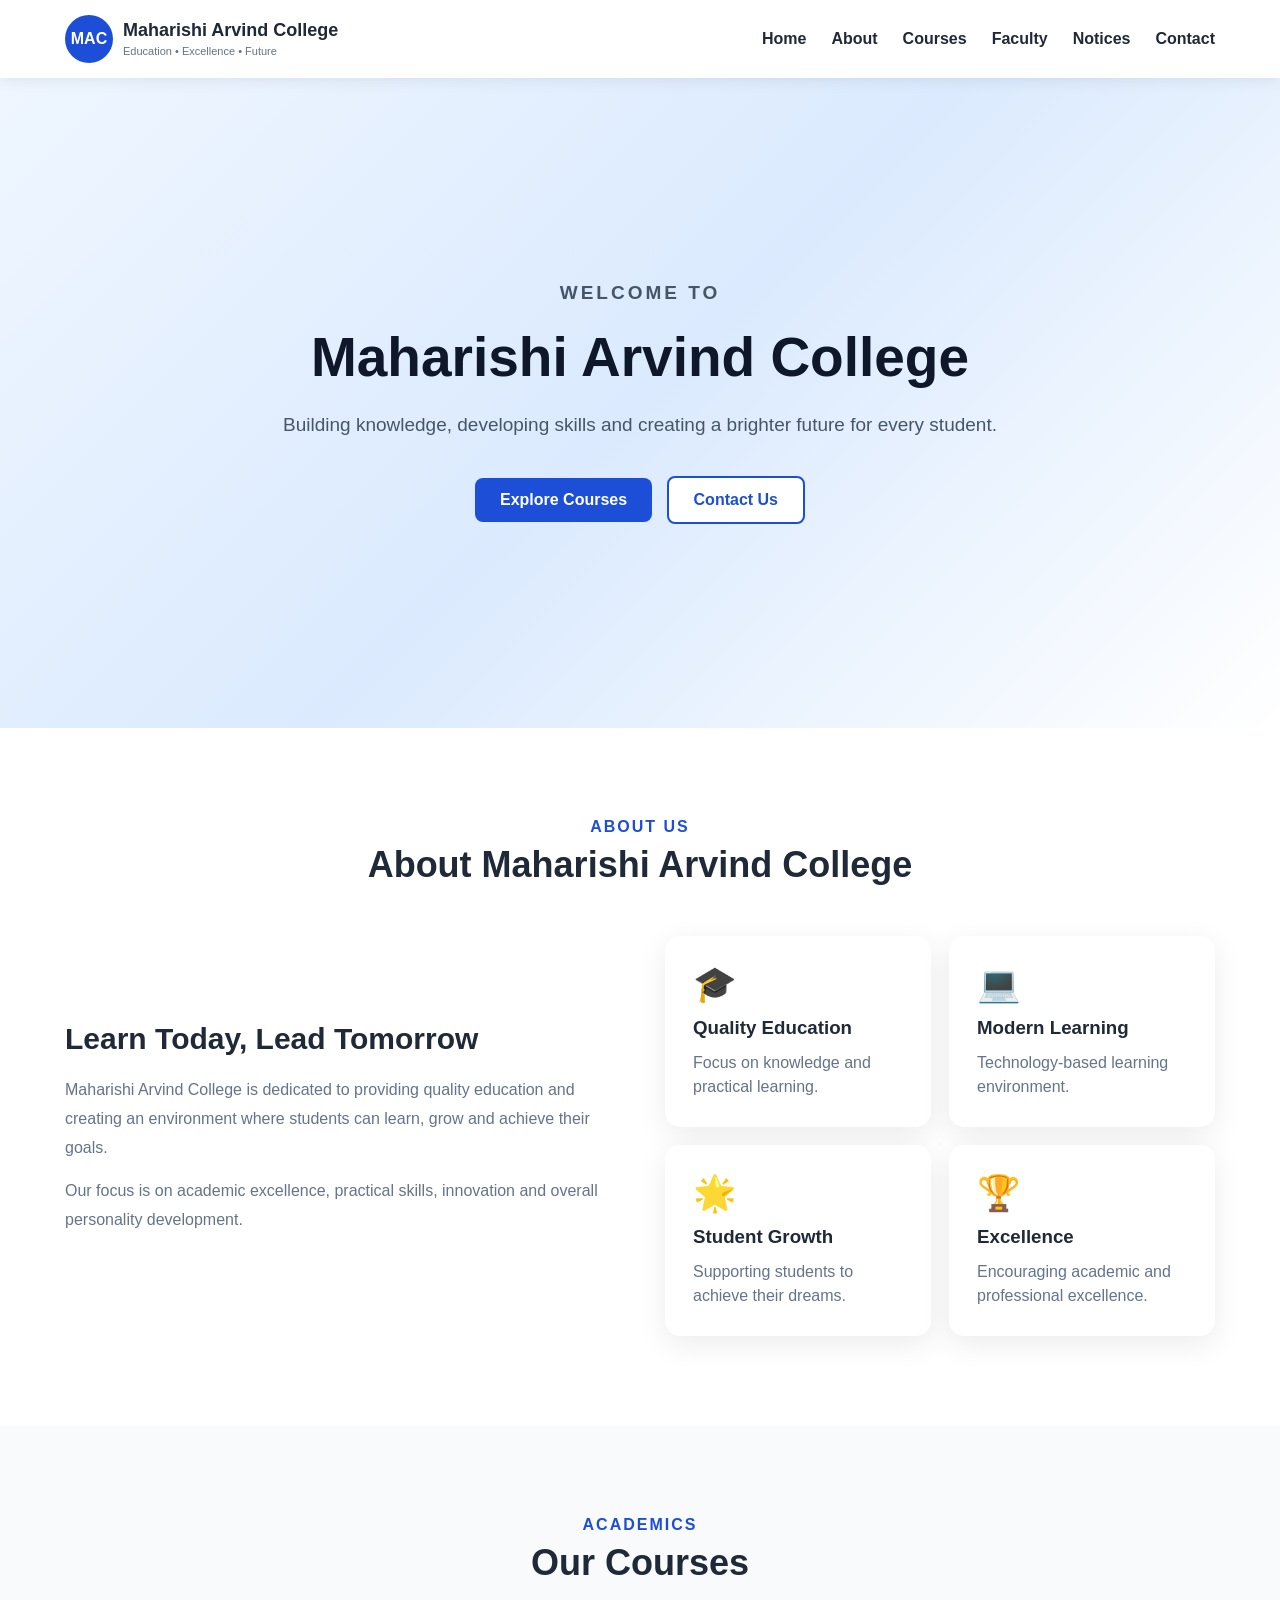
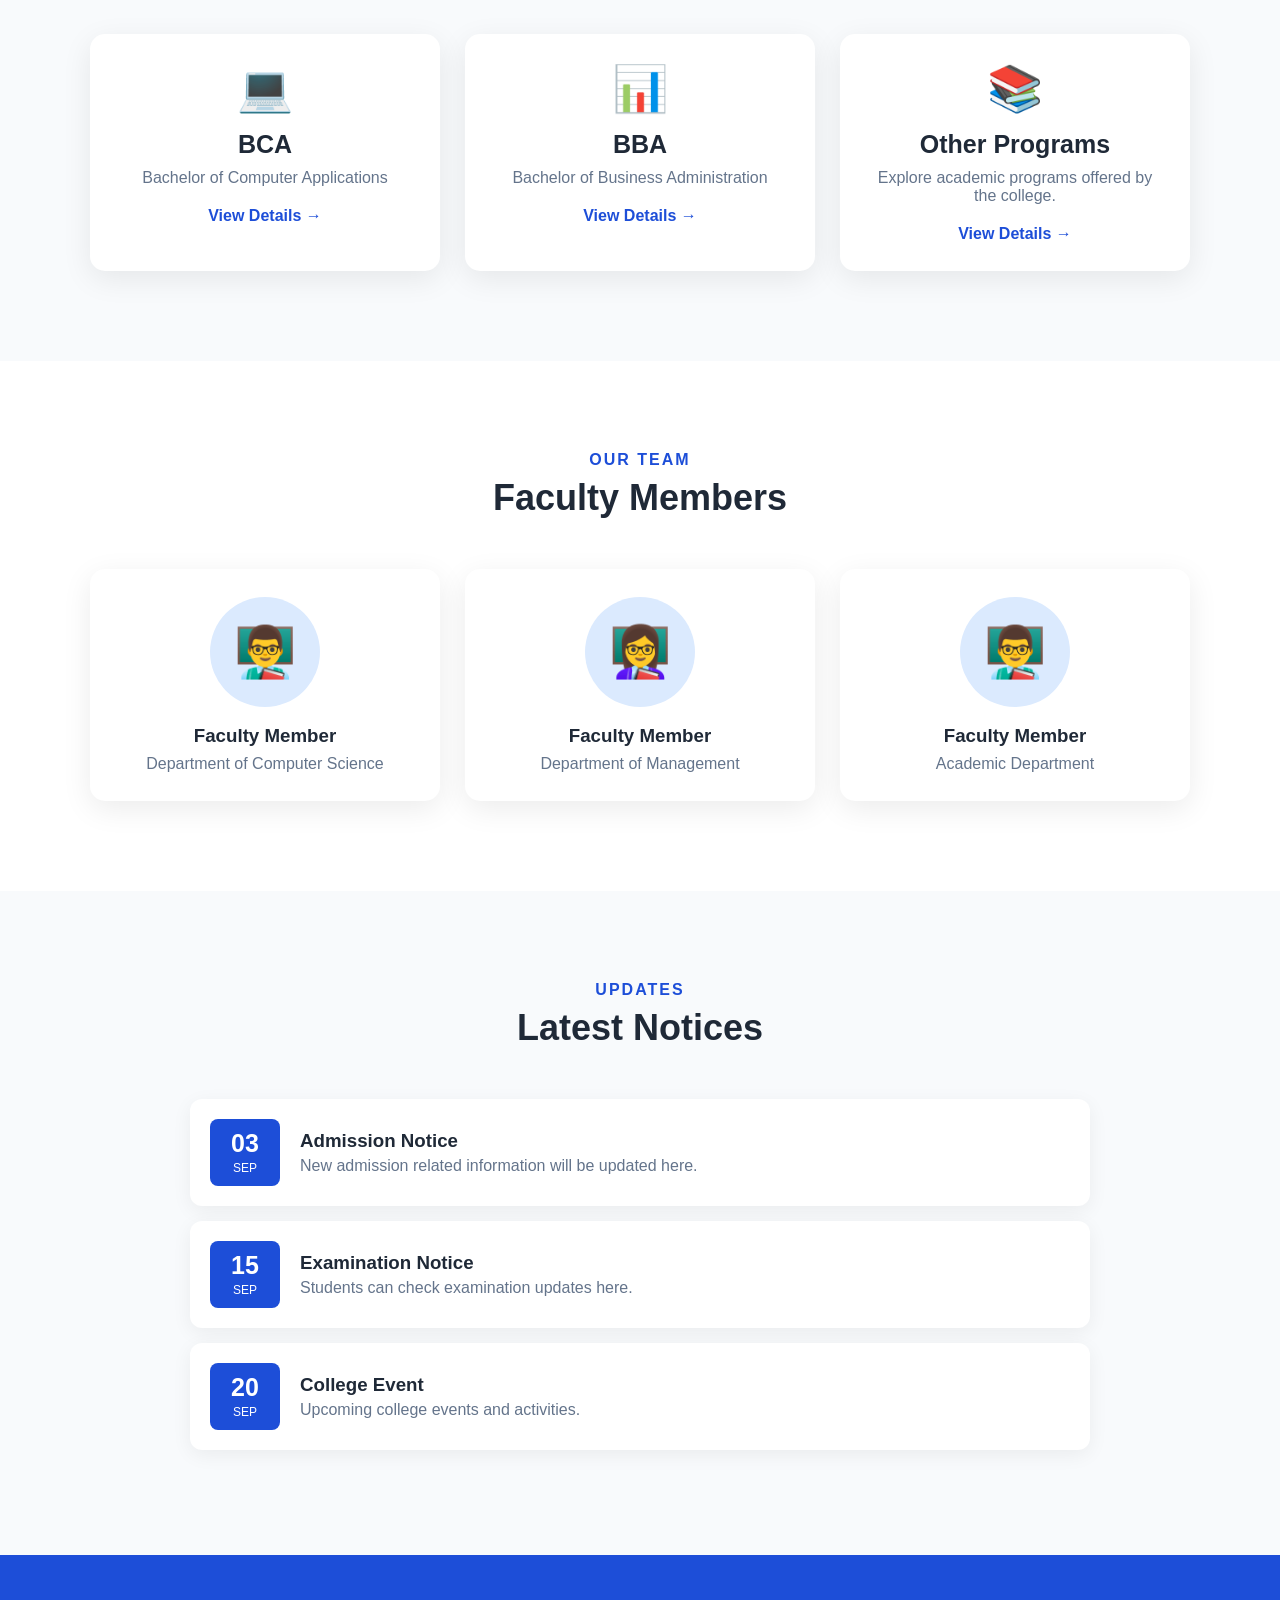
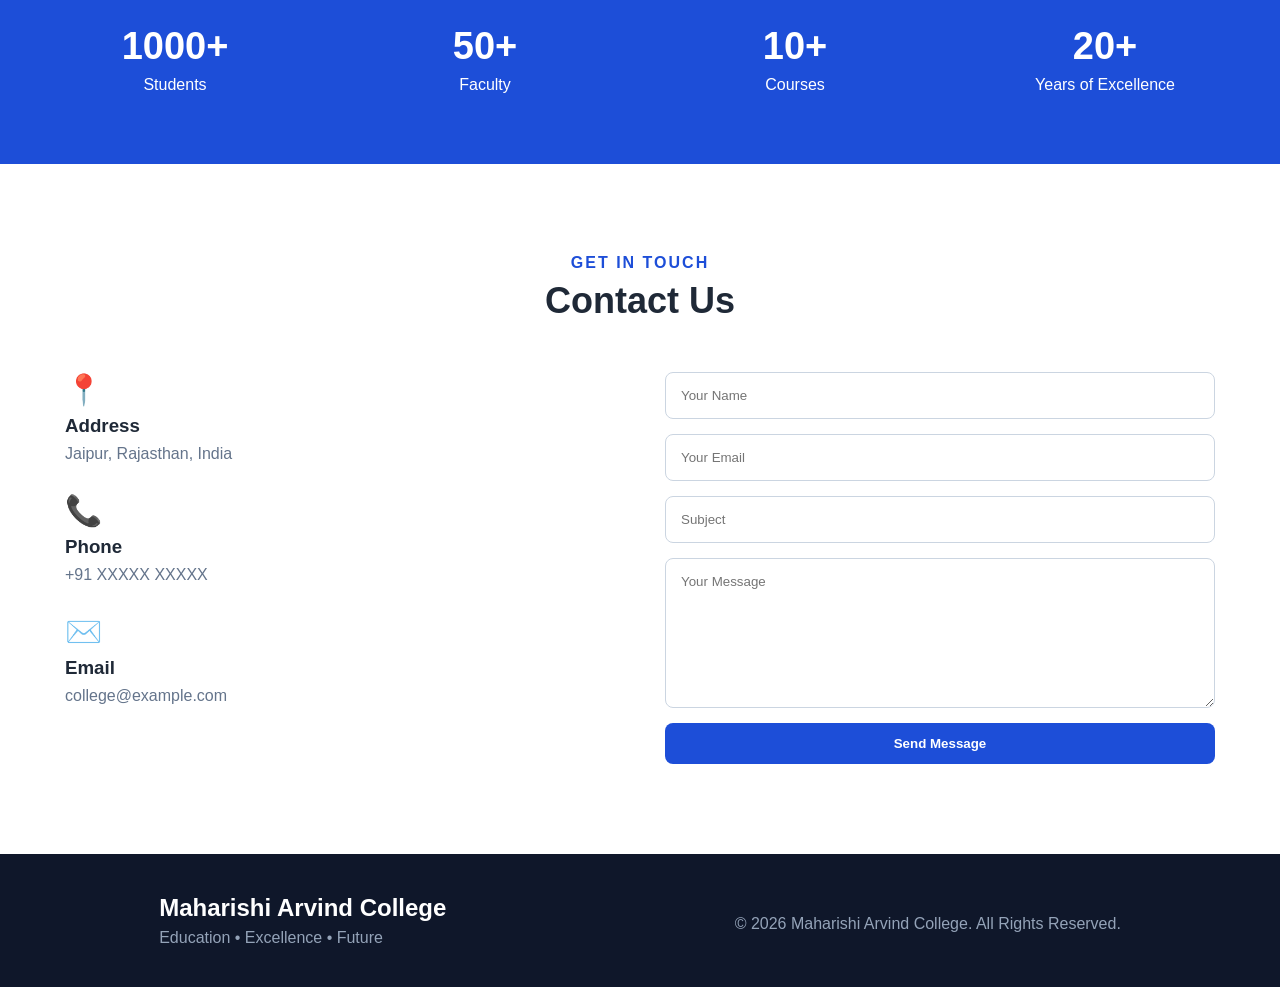
==== index.html @ 1fd59175 "Add files via upload" ====
<!DOCTYPE html>
<html lang="en">
<head>
    <link rel="stylesheet" href="style.css">
    <meta charset="UTF-8">
    <meta name="viewport" content="width=device-width, initial-scale=1.0">
    <title>Maharishi Arvind College</title>
    <link rel="stylesheet" href="style.css">
</head>

<body>

<header>
    <nav class="navbar">
        <div class="logo">
            <div class="logo-circle">MAC</div>
            <div>
                <h2>Maharishi Arvind College</h2>
                <span>Education • Excellence • Future</span>
            </div>
        </div>

        <ul class="nav-links">
            <li><a href="#home">Home</a></li>
            <li><a href="#about">About</a></li>
            <li><a href="#courses">Courses</a></li>
            <li><a href="#faculty">Faculty</a></li>
            <li><a href="#notice">Notices</a></li>
            <li><a href="#contact">Contact</a></li>
        </ul>

        <button class="menu-btn" onclick="toggleMenu()">☰</button>
    </nav>
</header>

<section id="home" class="hero">
    <div class="hero-content">
        <p class="welcome">WELCOME TO</p>
        <h1>Maharishi Arvind College</h1>
        <p>
            Building knowledge, developing skills and creating
            a brighter future for every student.
        </p>

        <div class="hero-buttons">
            <a href="#courses" class="btn primary">Explore Courses</a>
            <a href="#contact" class="btn secondary">Contact Us</a>
        </div>
    </div>
</section>

<section id="about" class="section">
    <div class="section-title">
        <p>ABOUT US</p>
        <h2>About Maharishi Arvind College</h2>
    </div>

    <div class="about-container">
        <div class="about-text">
            <h3>Learn Today, Lead Tomorrow</h3>
            <p>
                Maharishi Arvind College is dedicated to providing
                quality education and creating an environment where
                students can learn, grow and achieve their goals.
            </p>
            <p>
                Our focus is on academic excellence, practical skills,
                innovation and overall personality development.
            </p>
        </div>

        <div class="about-cards">
            <div class="info-card">
                <span>🎓</span>
                <h3>Quality Education</h3>
                <p>Focus on knowledge and practical learning.</p>
            </div>

            <div class="info-card">
                <span>💻</span>
                <h3>Modern Learning</h3>
                <p>Technology-based learning environment.</p>
            </div>

            <div class="info-card">
                <span>🌟</span>
                <h3>Student Growth</h3>
                <p>Supporting students to achieve their dreams.</p>
            </div>

            <div class="info-card">
                <span>🏆</span>
                <h3>Excellence</h3>
                <p>Encouraging academic and professional excellence.</p>
            </div>
        </div>
    </div>
</section>

<section id="courses" class="section courses-section">
    <div class="section-title">
        <p>ACADEMICS</p>
        <h2>Our Courses</h2>
    </div>

    <div class="course-container">

        <div class="course-card">
            <div class="course-icon">💻</div>
            <h3>BCA</h3>
            <p>Bachelor of Computer Applications</p>
            <a href="#contact">View Details →</a>
        </div>

        <div class="course-card">
            <div class="course-icon">📊</div>
            <h3>BBA</h3>
            <p>Bachelor of Business Administration</p>
            <a href="#contact">View Details →</a>
        </div>

        <div class="course-card">
            <div class="course-icon">📚</div>
            <h3>Other Programs</h3>
            <p>Explore academic programs offered by the college.</p>
            <a href="#contact">View Details →</a>
        </div>

    </div>
</section>

<section id="faculty" class="section">
    <div class="section-title">
        <p>OUR TEAM</p>
        <h2>Faculty Members</h2>
    </div>

    <div class="faculty-container">

        <div class="faculty-card">
            <div class="faculty-img">👨‍🏫</div>
            <h3>Faculty Member</h3>
            <p>Department of Computer Science</p>
        </div>

        <div class="faculty-card">
            <div class="faculty-img">👩‍🏫</div>
            <h3>Faculty Member</h3>
            <p>Department of Management</p>
        </div>

        <div class="faculty-card">
            <div class="faculty-img">👨‍🏫</div>
            <h3>Faculty Member</h3>
            <p>Academic Department</p>
        </div>

    </div>
</section>

<section id="notice" class="section notice-section">
    <div class="section-title">
        <p>UPDATES</p>
        <h2>Latest Notices</h2>
    </div>

    <div class="notice-container">

        <div class="notice">
            <div class="date">
                <strong>03</strong>
                <span>SEP</span>
            </div>
            <div>
                <h3>Admission Notice</h3>
                <p>New admission related information will be updated here.</p>
            </div>
        </div>

        <div class="notice">
            <div class="date">
                <strong>15</strong>
                <span>SEP</span>
            </div>
            <div>
                <h3>Examination Notice</h3>
                <p>Students can check examination updates here.</p>
            </div>
        </div>

        <div class="notice">
            <div class="date">
                <strong>20</strong>
                <span>SEP</span>
            </div>
            <div>
                <h3>College Event</h3>
                <p>Upcoming college events and activities.</p>
            </div>
        </div>

    </div>
</section>

<section class="stats">
    <div>
        <h2>1000+</h2>
        <p>Students</p>
    </div>

    <div>
        <h2>50+</h2>
        <p>Faculty</p>
    </div>

    <div>
        <h2>10+</h2>
        <p>Courses</p>
    </div>

    <div>
        <h2>20+</h2>
        <p>Years of Excellence</p>
    </div>
</section>

<section id="contact" class="section">
    <div class="section-title">
        <p>GET IN TOUCH</p>
        <h2>Contact Us</h2>
    </div>

    <div class="contact-container">

        <div class="contact-info">
            <div>
                <span>📍</span>
                <h3>Address</h3>
                <p>Jaipur, Rajasthan, India</p>
            </div>

            <div>
                <span>📞</span>
                <h3>Phone</h3>
                <p>+91 XXXXX XXXXX</p>
            </div>

            <div>
                <span>✉️</span>
                <h3>Email</h3>
                <p>college@example.com</p>
            </div>
        </div>

        <form onsubmit="submitForm(event)">
            <input type="text" placeholder="Your Name" required>
            <input type="email" placeholder="Your Email" required>
            <input type="text" placeholder="Subject" required>
            <textarea placeholder="Your Message" required></textarea>
            <button type="submit" class="btn primary">Send Message</button>
        </form>

    </div>
</section>

<footer>
    <div>
        <h2>Maharishi Arvind College</h2>
        <p>Education • Excellence • Future</p>
    </div>

    <p>© 2026 Maharishi Arvind College. All Rights Reserved.</p>
</footer>

<script src="script.js"></script>
<script src="script.js"></script>

</body>
</html>
---- style.css ----
* {
    margin: 0;
    padding: 0;
    box-sizing: border-box;
    scroll-behavior: smooth;
}

body {
    font-family: Arial, sans-serif;
    color: #1f2937;
    background: #ffffff;
}

header {
    position: sticky;
    top: 0;
    z-index: 1000;
    background: white;
    box-shadow: 0 2px 15px rgba(0,0,0,0.08);
}

.navbar {
    max-width: 1200px;
    margin: auto;
    padding: 15px 25px;
    display: flex;
    align-items: center;
    justify-content: space-between;
}

.logo {
    display: flex;
    align-items: center;
    gap: 10px;
}

.logo-circle {
    width: 48px;
    height: 48px;
    border-radius: 50%;
    background: #1d4ed8;
    color: white;
    display: flex;
    align-items: center;
    justify-content: center;
    font-weight: bold;
}

.logo h2 {
    font-size: 18px;
}

.logo span {
    font-size: 11px;
    color: #64748b;
}

.nav-links {
    display: flex;
    list-style: none;
    gap: 25px;
}

.nav-links a {
    text-decoration: none;
    color: #1f2937;
    font-weight: 600;
    transition: 0.3s;
}

.nav-links a:hover {
    color: #1d4ed8;
}

.menu-btn {
    display: none;
    border: none;
    background: none;
    font-size: 25px;
    cursor: pointer;
}

.hero {
    min-height: 650px;
    display: flex;
    align-items: center;
    justify-content: center;
    text-align: center;
    padding: 50px 20px;
    background: linear-gradient(135deg, #eff6ff, #dbeafe, #ffffff);
}

.hero-content {
    max-width: 800px;
}

.welcome {
    color: #1d4ed8;
    font-weight: bold;
    letter-spacing: 3px;
    margin-bottom: 15px;
}

.hero h1 {
    font-size: 55px;
    margin-bottom: 20px;
    color: #0f172a;
}

.hero p {
    font-size: 19px;
    line-height: 1.7;
    color: #475569;
}

.hero-buttons {
    margin-top: 30px;
}

.btn {
    display: inline-block;
    padding: 13px 25px;
    border-radius: 8px;
    text-decoration: none;
    font-weight: bold;
    margin: 5px;
    border: none;
    cursor: pointer;
}

.primary {
    background: #1d4ed8;
    color: white;
}

.secondary {
    background: white;
    color: #1d4ed8;
    border: 2px solid #1d4ed8;
}

.section {
    max-width: 1200px;
    margin: auto;
    padding: 90px 25px;
}

.section-title {
    text-align: center;
    margin-bottom: 50px;
}

.section-title p {
    color: #1d4ed8;
    font-weight: bold;
    letter-spacing: 2px;
}

.section-title h2 {
    font-size: 36px;
    margin-top: 8px;
}

.about-container {
    display: grid;
    grid-template-columns: 1fr 1fr;
    gap: 50px;
    align-items: center;
}

.about-text h3 {
    font-size: 30px;
    margin-bottom: 20px;
}

.about-text p {
    line-height: 1.8;
    margin-bottom: 15px;
    color: #64748b;
}

.about-cards {
    display: grid;
    grid-template-columns: 1fr 1fr;
    gap: 18px;
}

.info-card,
.course-card,
.faculty-card {
    padding: 28px;
    background: white;
    border-radius: 15px;
    box-shadow: 0 8px 30px rgba(0,0,0,0.08);
    transition: 0.3s;
}

.info-card:hover,
.course-card:hover,
.faculty-card:hover {
    transform: translateY(-7px);
}

.info-card span {
    font-size: 35px;
}

.info-card h3 {
    margin: 12px 0;
}

.info-card p {
    color: #64748b;
    line-height: 1.5;
}

.courses-section,
.notice-section {
    background: #f8fafc;
    max-width: none;
}

.course-container,
.faculty-container {
    max-width: 1100px;
    margin: auto;
    display: grid;
    grid-template-columns: repeat(3, 1fr);
    gap: 25px;
}

.course-card {
    text-align: center;
}

.course-icon {
    font-size: 45px;
    margin-bottom: 15px;
}

.course-card h3 {
    font-size: 25px;
    margin-bottom: 10px;
}

.course-card p {
    color: #64748b;
    margin-bottom: 20px;
}

.course-card a {
    color: #1d4ed8;
    text-decoration: none;
    font-weight: bold;
}

.faculty-card {
    text-align: center;
}

.faculty-img {
    width: 110px;
    height: 110px;
    margin: auto;
    border-radius: 50%;
    background: #dbeafe;
    display: flex;
    align-items: center;
    justify-content: center;
    font-size: 50px;
    margin-bottom: 18px;
}

.faculty-card p {
    color: #64748b;
    margin-top: 8px;
}

.notice-container {
    max-width: 900px;
    margin: auto;
}

.notice {
    display: flex;
    gap: 20px;
    align-items: center;
    background: white;
    padding: 20px;
    margin-bottom: 15px;
    border-radius: 12px;
    box-shadow: 0 5px 20px rgba(0,0,0,0.06);
}

.date {
    min-width: 70px;
    text-align: center;
    background: #1d4ed8;
    color: white;
    padding: 10px;
    border-radius: 8px;
}

.date strong {
    display: block;
    font-size: 25px;
}

.date span {
    font-size: 12px;
}

.notice p {
    color: #64748b;
    margin-top: 5px;
}

.stats {
    display: grid;
    grid-template-columns: repeat(4, 1fr);
    text-align: center;
    padding: 70px 20px;
    background: #1d4ed8;
    color: white;
}

.stats h2 {
    font-size: 38px;
}

.stats p {
    margin-top: 8px;
}

.contact-container {
    display: grid;
    grid-template-columns: 1fr 1fr;
    gap: 50px;
}

.contact-info > div {
    margin-bottom: 30px;
}

.contact-info span {
    font-size: 30px;
}

.contact-info h3 {
    margin: 8px 0;
}

.contact-info p {
    color: #64748b;
}

form {
    display: flex;
    flex-direction: column;
    gap: 15px;
}

input,
textarea {
    width: 100%;
    padding: 15px;
    border: 1px solid #cbd5e1;
    border-radius: 8px;
    font-family: inherit;
}

textarea {
    height: 150px;
    resize: vertical;
}

form .btn {
    margin: 0;
}

footer {
    background: #0f172a;
    color: white;
    padding: 40px 25px;
    display: flex;
    justify-content: space-around;
    align-items: center;
    flex-wrap: wrap;
    gap: 20px;
}

footer p {
    color: #94a3b8;
    margin-top: 7px;
}

@media (max-width: 800px) {

    .nav-links {
        display: none;
        position: absolute;
        top: 78px;
        left: 0;
        width: 100%;
        background: white;
        flex-direction: column;
        padding: 25px;
        gap: 20px;
        box-shadow: 0 10px 20px rgba(0,0,0,0.08);
    }

    .nav-links.active {
        display: flex;
    }

    .menu-btn {
        display: block;
    }

    .hero h1 {
        font-size: 38px;
    }

    .about-container,
    .contact-container {
        grid-template-columns: 1fr;
    }

    .course-container,
    .faculty-container {
        grid-template-columns: 1fr;
    }

    .stats {
        grid-template-columns: 1fr 1fr;
        gap: 35px;
    }
}

@media (max-width: 500px) {

    .logo h2 {
        font-size: 14px;
    }

    .logo span {
        display: none;
    }

    .hero h1 {
        font-size: 32px;
    }

    .about-cards {
        grid-template-columns: 1fr;
    }

    .stats {
        grid-template-columns: 1fr;
    }

    .section-title h2 {
        font-size: 28px;
    }
}
---- style.css ----
* {
    margin: 0;
    padding: 0;
    box-sizing: border-box;
    scroll-behavior: smooth;
}

body {
    font-family: Arial, sans-serif;
    color: #1f2937;
    background: #ffffff;
}

header {
    position: sticky;
    top: 0;
    z-index: 1000;
    background: white;
    box-shadow: 0 2px 15px rgba(0,0,0,0.08);
}

.navbar {
    max-width: 1200px;
    margin: auto;
    padding: 15px 25px;
    display: flex;
    align-items: center;
    justify-content: space-between;
}

.logo {
    display: flex;
    align-items: center;
    gap: 10px;
}

.logo-circle {
    width: 48px;
    height: 48px;
    border-radius: 50%;
    background: #1d4ed8;
    color: white;
    display: flex;
    align-items: center;
    justify-content: center;
    font-weight: bold;
}

.logo h2 {
    font-size: 18px;
}

.logo span {
    font-size: 11px;
    color: #64748b;
}

.nav-links {
    display: flex;
    list-style: none;
    gap: 25px;
}

.nav-links a {
    text-decoration: none;
    color: #1f2937;
    font-weight: 600;
    transition: 0.3s;
}

.nav-links a:hover {
    color: #1d4ed8;
}

.menu-btn {
    display: none;
    border: none;
    background: none;
    font-size: 25px;
    cursor: pointer;
}

.hero {
    min-height: 650px;
    display: flex;
    align-items: center;
    justify-content: center;
    text-align: center;
    padding: 50px 20px;
    background: linear-gradient(135deg, #eff6ff, #dbeafe, #ffffff);
}

.hero-content {
    max-width: 800px;
}

.welcome {
    color: #1d4ed8;
    font-weight: bold;
    letter-spacing: 3px;
    margin-bottom: 15px;
}

.hero h1 {
    font-size: 55px;
    margin-bottom: 20px;
    color: #0f172a;
}

.hero p {
    font-size: 19px;
    line-height: 1.7;
    color: #475569;
}

.hero-buttons {
    margin-top: 30px;
}

.btn {
    display: inline-block;
    padding: 13px 25px;
    border-radius: 8px;
    text-decoration: none;
    font-weight: bold;
    margin: 5px;
    border: none;
    cursor: pointer;
}

.primary {
    background: #1d4ed8;
    color: white;
}

.secondary {
    background: white;
    color: #1d4ed8;
    border: 2px solid #1d4ed8;
}

.section {
    max-width: 1200px;
    margin: auto;
    padding: 90px 25px;
}

.section-title {
    text-align: center;
    margin-bottom: 50px;
}

.section-title p {
    color: #1d4ed8;
    font-weight: bold;
    letter-spacing: 2px;
}

.section-title h2 {
    font-size: 36px;
    margin-top: 8px;
}

.about-container {
    display: grid;
    grid-template-columns: 1fr 1fr;
    gap: 50px;
    align-items: center;
}

.about-text h3 {
    font-size: 30px;
    margin-bottom: 20px;
}

.about-text p {
    line-height: 1.8;
    margin-bottom: 15px;
    color: #64748b;
}

.about-cards {
    display: grid;
    grid-template-columns: 1fr 1fr;
    gap: 18px;
}

.info-card,
.course-card,
.faculty-card {
    padding: 28px;
    background: white;
    border-radius: 15px;
    box-shadow: 0 8px 30px rgba(0,0,0,0.08);
    transition: 0.3s;
}

.info-card:hover,
.course-card:hover,
.faculty-card:hover {
    transform: translateY(-7px);
}

.info-card span {
    font-size: 35px;
}

.info-card h3 {
    margin: 12px 0;
}

.info-card p {
    color: #64748b;
    line-height: 1.5;
}

.courses-section,
.notice-section {
    background: #f8fafc;
    max-width: none;
}

.course-container,
.faculty-container {
    max-width: 1100px;
    margin: auto;
    display: grid;
    grid-template-columns: repeat(3, 1fr);
    gap: 25px;
}

.course-card {
    text-align: center;
}

.course-icon {
    font-size: 45px;
    margin-bottom: 15px;
}

.course-card h3 {
    font-size: 25px;
    margin-bottom: 10px;
}

.course-card p {
    color: #64748b;
    margin-bottom: 20px;
}

.course-card a {
    color: #1d4ed8;
    text-decoration: none;
    font-weight: bold;
}

.faculty-card {
    text-align: center;
}

.faculty-img {
    width: 110px;
    height: 110px;
    margin: auto;
    border-radius: 50%;
    background: #dbeafe;
    display: flex;
    align-items: center;
    justify-content: center;
    font-size: 50px;
    margin-bottom: 18px;
}

.faculty-card p {
    color: #64748b;
    margin-top: 8px;
}

.notice-container {
    max-width: 900px;
    margin: auto;
}

.notice {
    display: flex;
    gap: 20px;
    align-items: center;
    background: white;
    padding: 20px;
    margin-bottom: 15px;
    border-radius: 12px;
    box-shadow: 0 5px 20px rgba(0,0,0,0.06);
}

.date {
    min-width: 70px;
    text-align: center;
    background: #1d4ed8;
    color: white;
    padding: 10px;
    border-radius: 8px;
}

.date strong {
    display: block;
    font-size: 25px;
}

.date span {
    font-size: 12px;
}

.notice p {
    color: #64748b;
    margin-top: 5px;
}

.stats {
    display: grid;
    grid-template-columns: repeat(4, 1fr);
    text-align: center;
    padding: 70px 20px;
    background: #1d4ed8;
    color: white;
}

.stats h2 {
    font-size: 38px;
}

.stats p {
    margin-top: 8px;
}

.contact-container {
    display: grid;
    grid-template-columns: 1fr 1fr;
    gap: 50px;
}

.contact-info > div {
    margin-bottom: 30px;
}

.contact-info span {
    font-size: 30px;
}

.contact-info h3 {
    margin: 8px 0;
}

.contact-info p {
    color: #64748b;
}

form {
    display: flex;
    flex-direction: column;
    gap: 15px;
}

input,
textarea {
    width: 100%;
    padding: 15px;
    border: 1px solid #cbd5e1;
    border-radius: 8px;
    font-family: inherit;
}

textarea {
    height: 150px;
    resize: vertical;
}

form .btn {
    margin: 0;
}

footer {
    background: #0f172a;
    color: white;
    padding: 40px 25px;
    display: flex;
    justify-content: space-around;
    align-items: center;
    flex-wrap: wrap;
    gap: 20px;
}

footer p {
    color: #94a3b8;
    margin-top: 7px;
}

@media (max-width: 800px) {

    .nav-links {
        display: none;
        position: absolute;
        top: 78px;
        left: 0;
        width: 100%;
        background: white;
        flex-direction: column;
        padding: 25px;
        gap: 20px;
        box-shadow: 0 10px 20px rgba(0,0,0,0.08);
    }

    .nav-links.active {
        display: flex;
    }

    .menu-btn {
        display: block;
    }

    .hero h1 {
        font-size: 38px;
    }

    .about-container,
    .contact-container {
        grid-template-columns: 1fr;
    }

    .course-container,
    .faculty-container {
        grid-template-columns: 1fr;
    }

    .stats {
        grid-template-columns: 1fr 1fr;
        gap: 35px;
    }
}

@media (max-width: 500px) {

    .logo h2 {
        font-size: 14px;
    }

    .logo span {
        display: none;
    }

    .hero h1 {
        font-size: 32px;
    }

    .about-cards {
        grid-template-columns: 1fr;
    }

    .stats {
        grid-template-columns: 1fr;
    }

    .section-title h2 {
        font-size: 28px;
    }
}
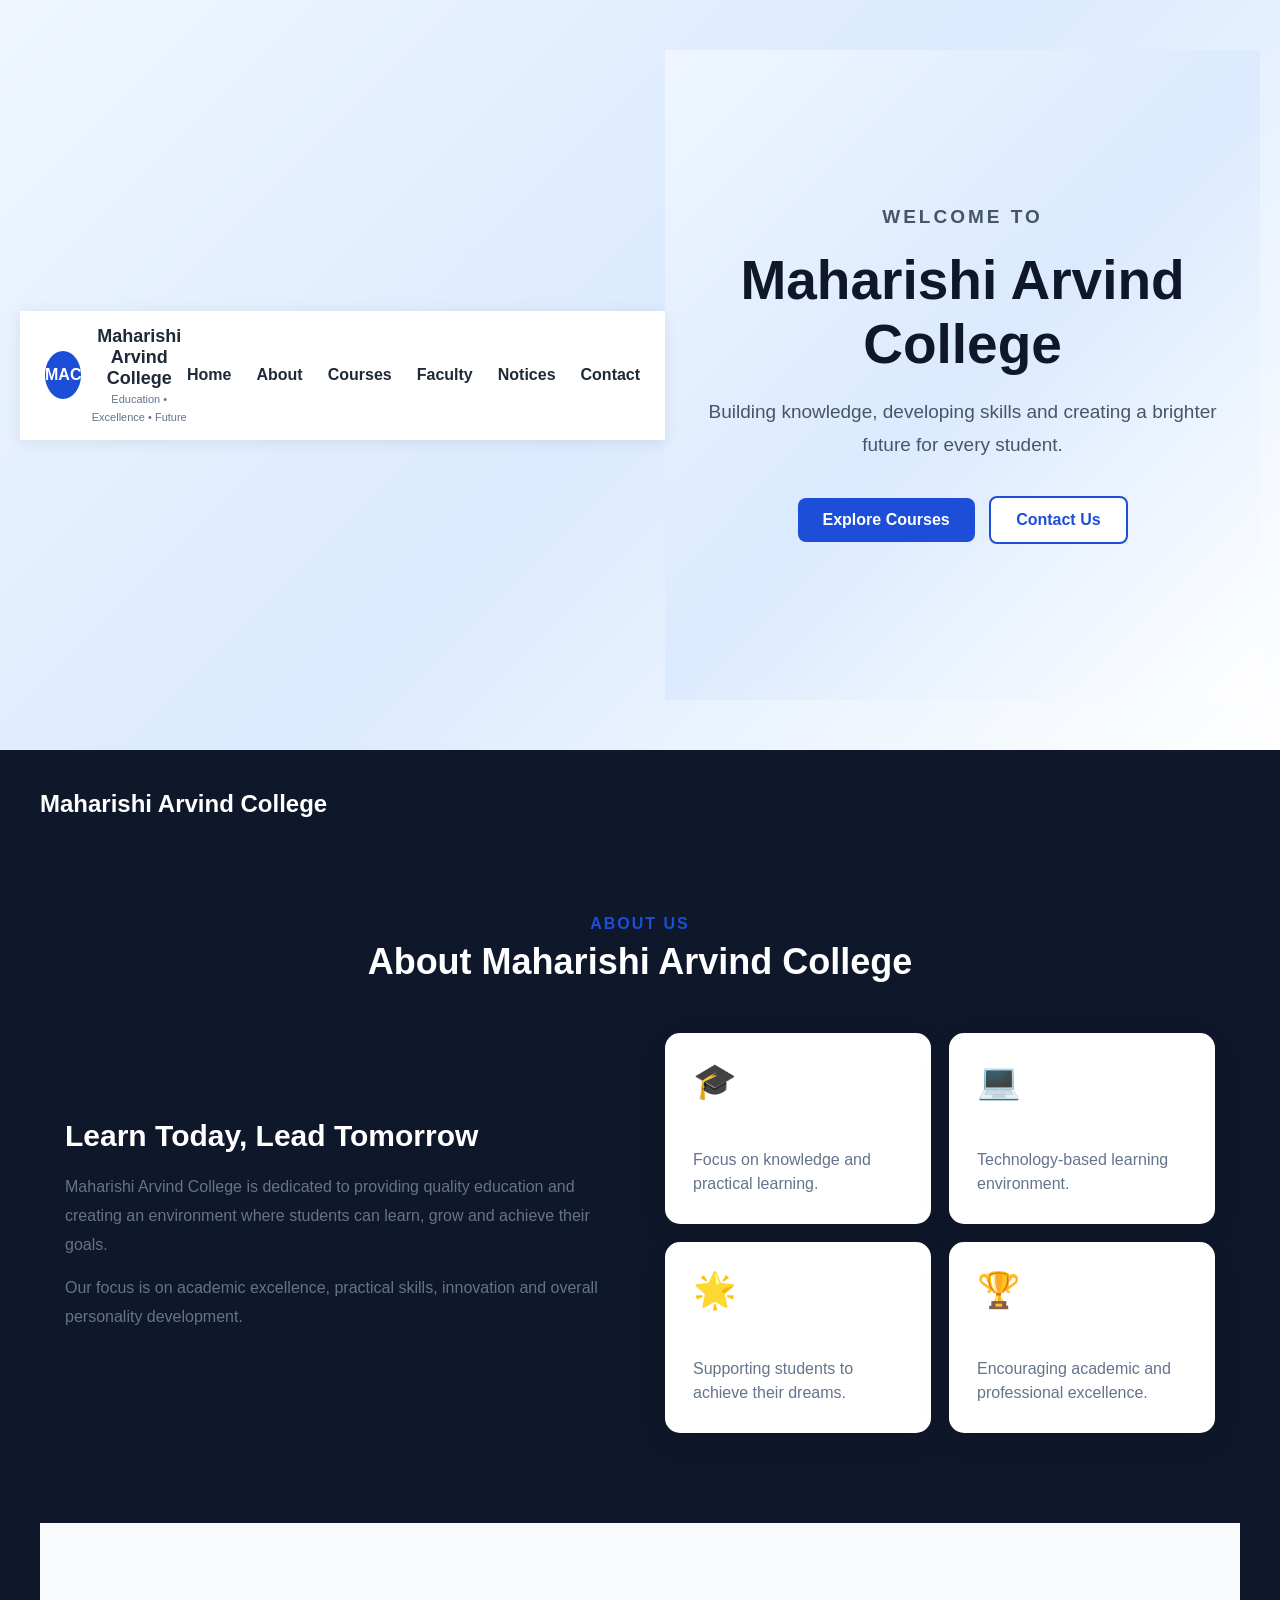
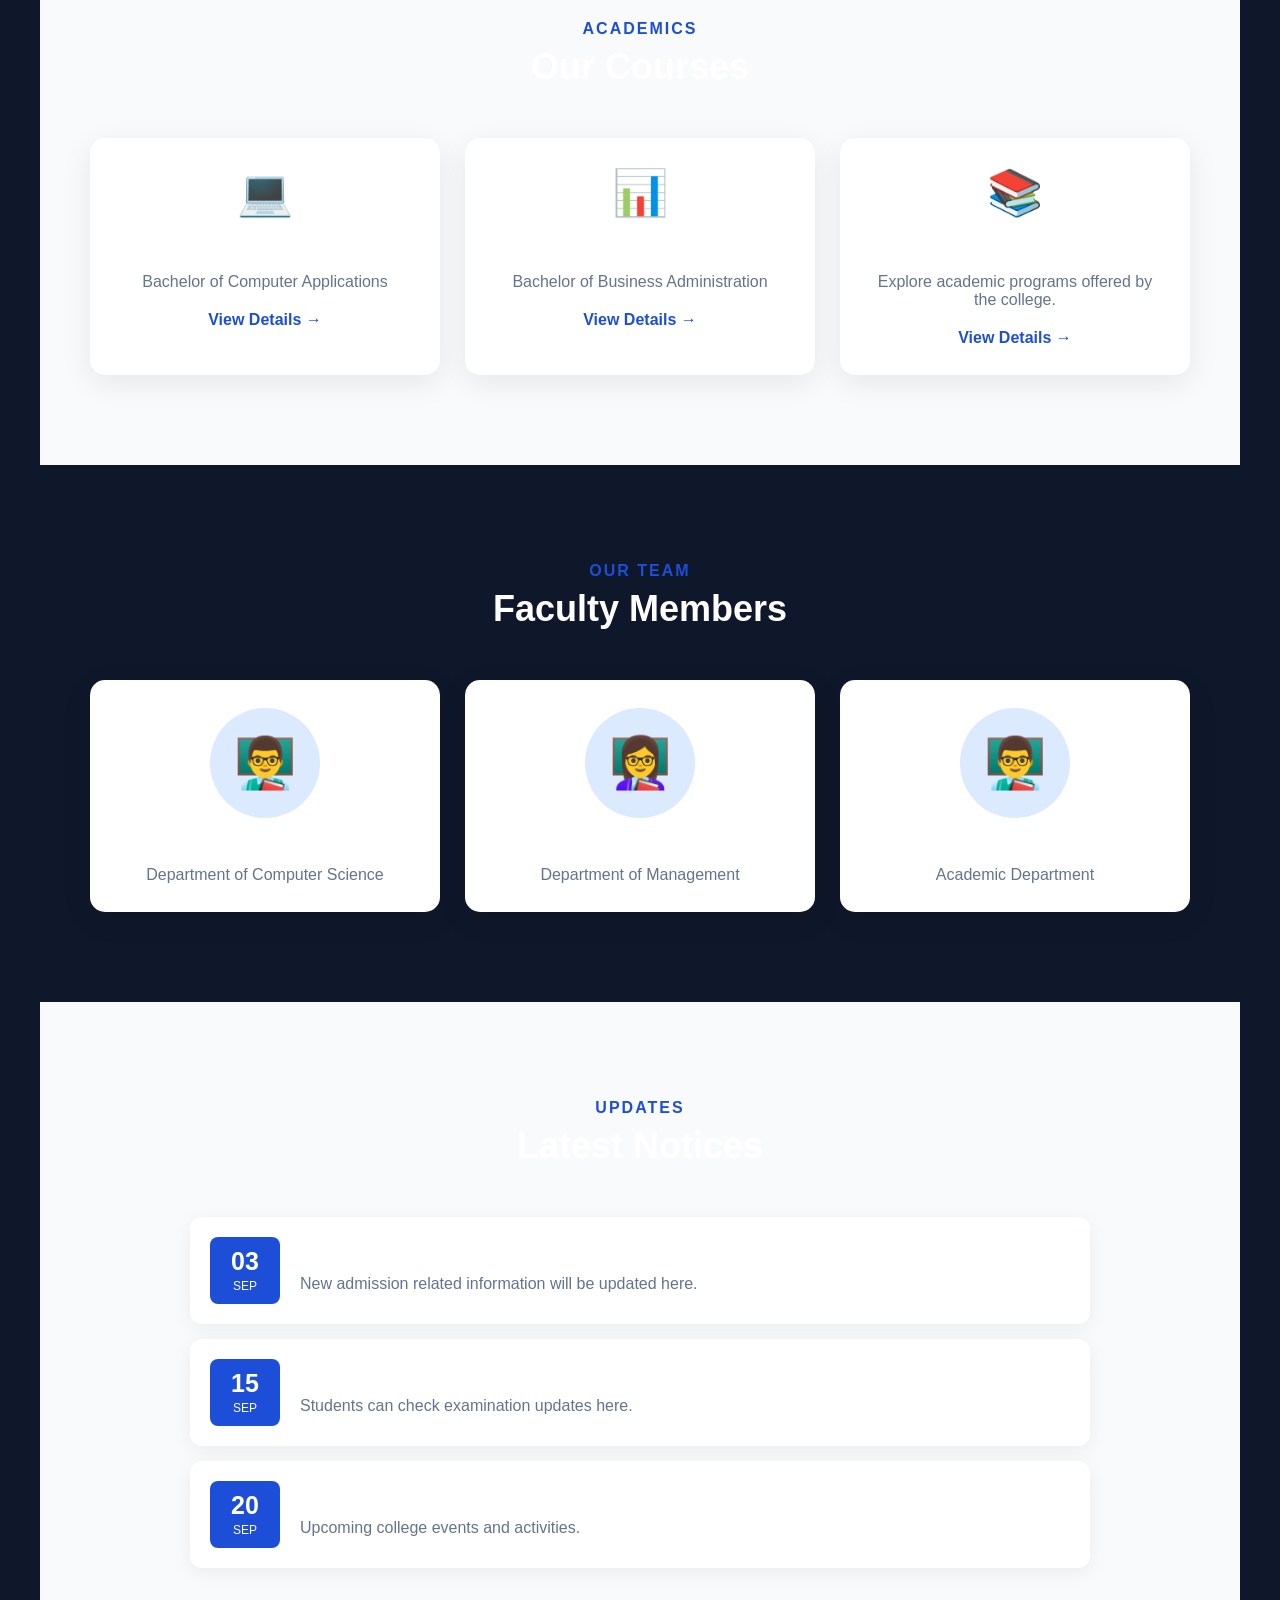
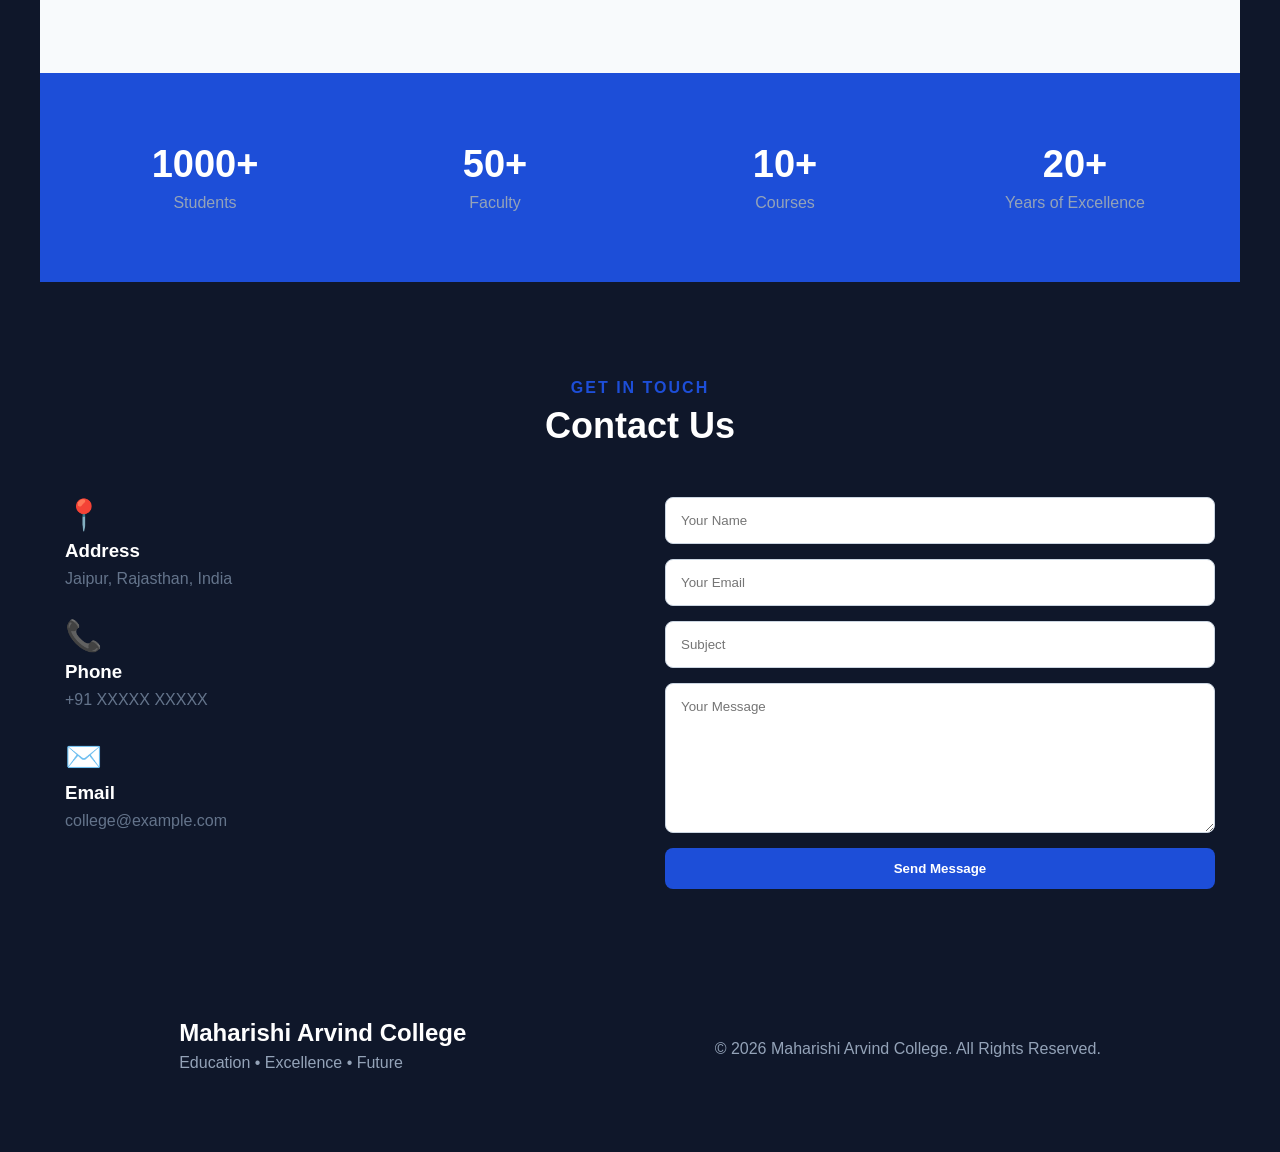
==== commit 9f734d4c: "Update index.html" ====
--- a/index.html
+++ b/index.html
@@ -6,6 +6,11 @@
     <meta name="viewport" content="width=device-width, initial-scale=1.0">
     <title>Maharishi Arvind College</title>
     <link rel="stylesheet" href="style.css">
+    </header>
+
+<main>
+
+<section id="home" class="hero">
 </head>
 
 <body>
@@ -48,7 +53,13 @@
         </div>
     </div>
 </section>
-
+</section>
+
+</main>
+
+<footer>
+    <div>
+        <h2>Maharishi Arvind College</h2>
 <section id="about" class="section">
     <div class="section-title">
         <p>ABOUT US</p>
@@ -276,4 +287,4 @@
 <script src="script.js"></script>
 
 </body>
-</html>+</html>
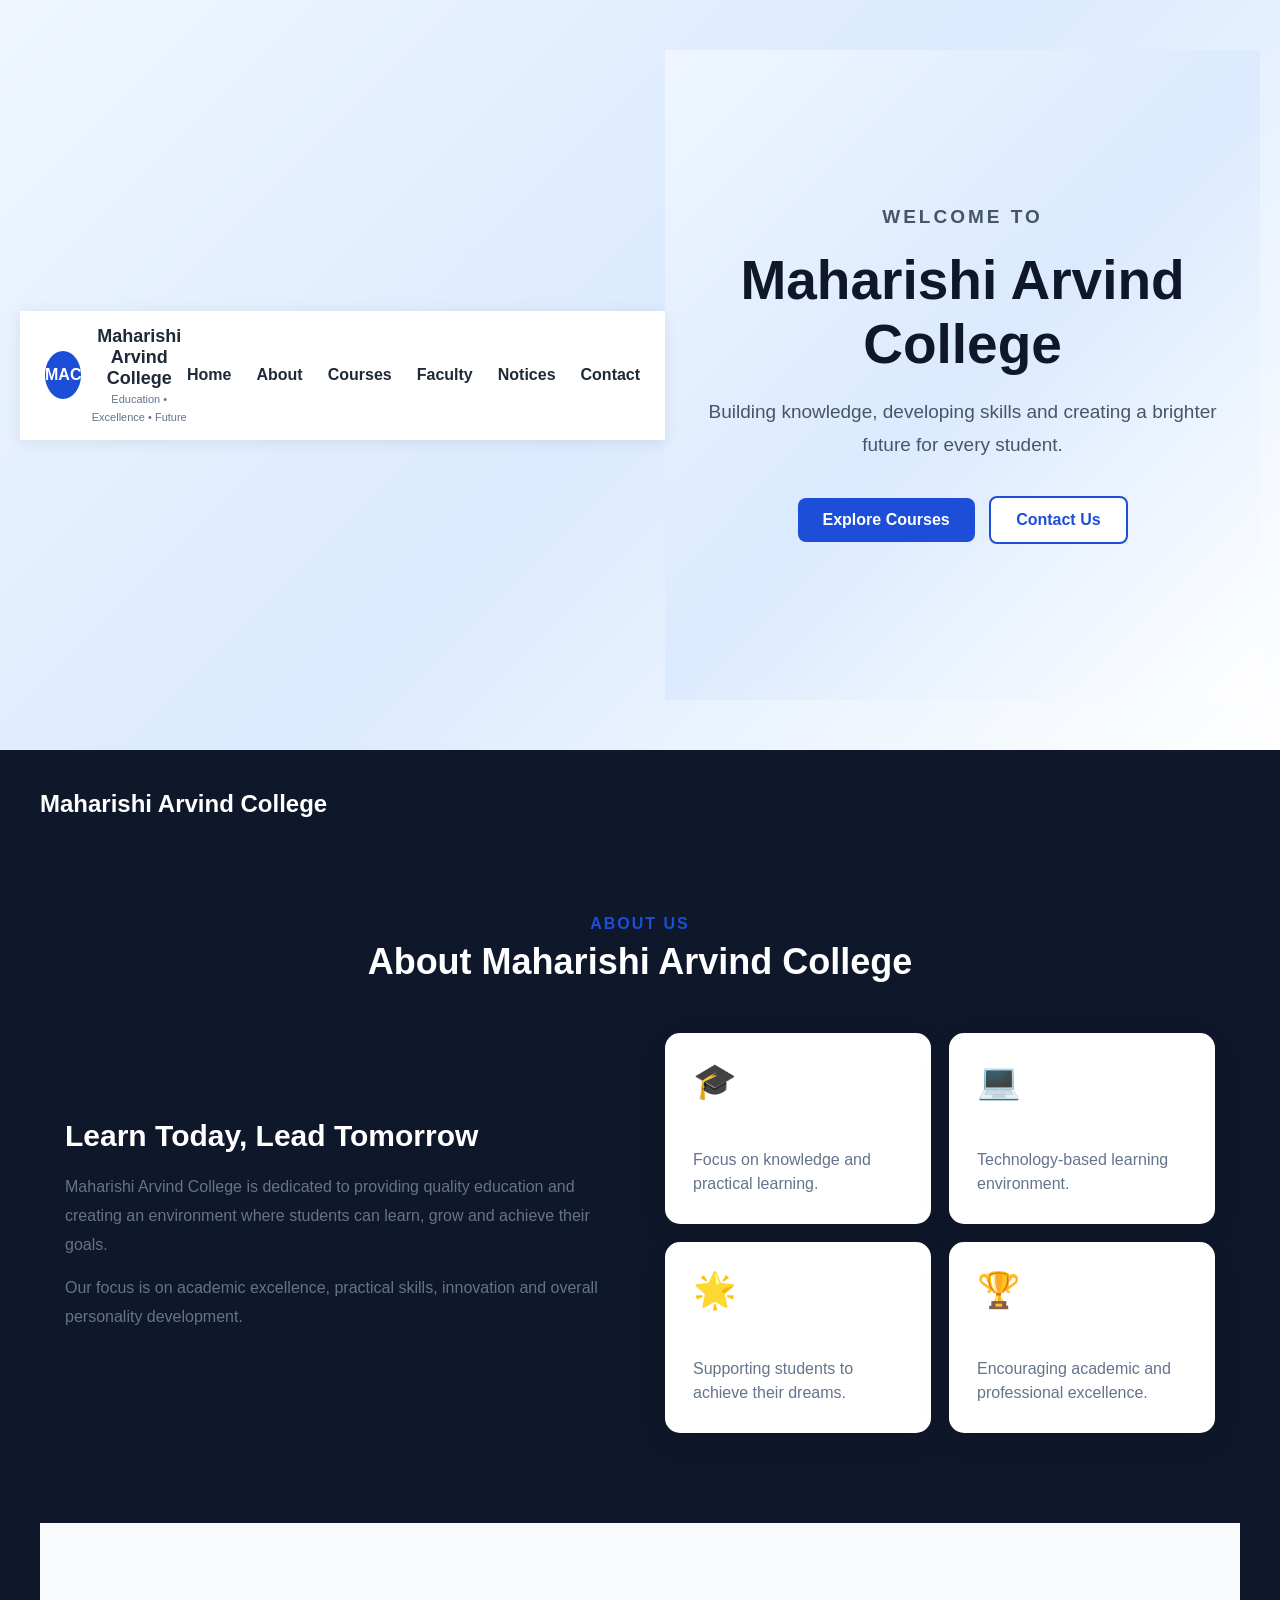
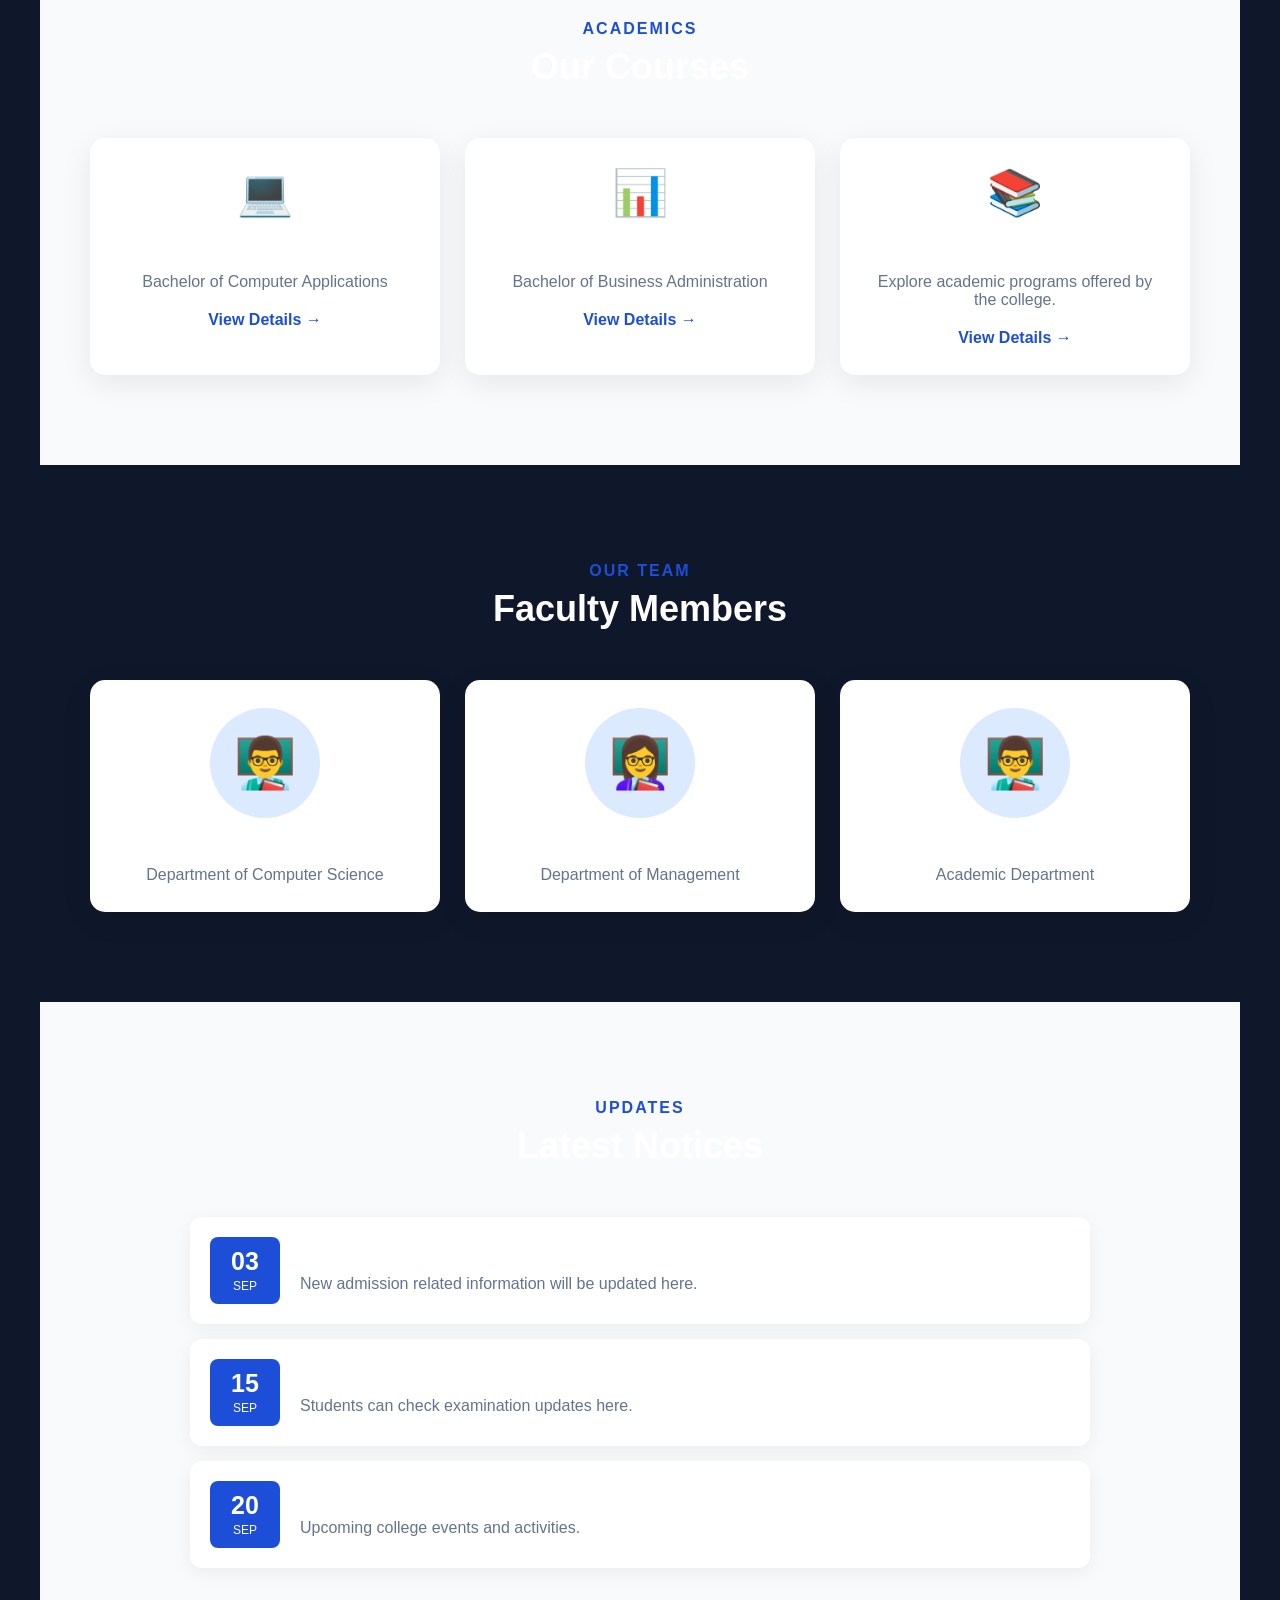
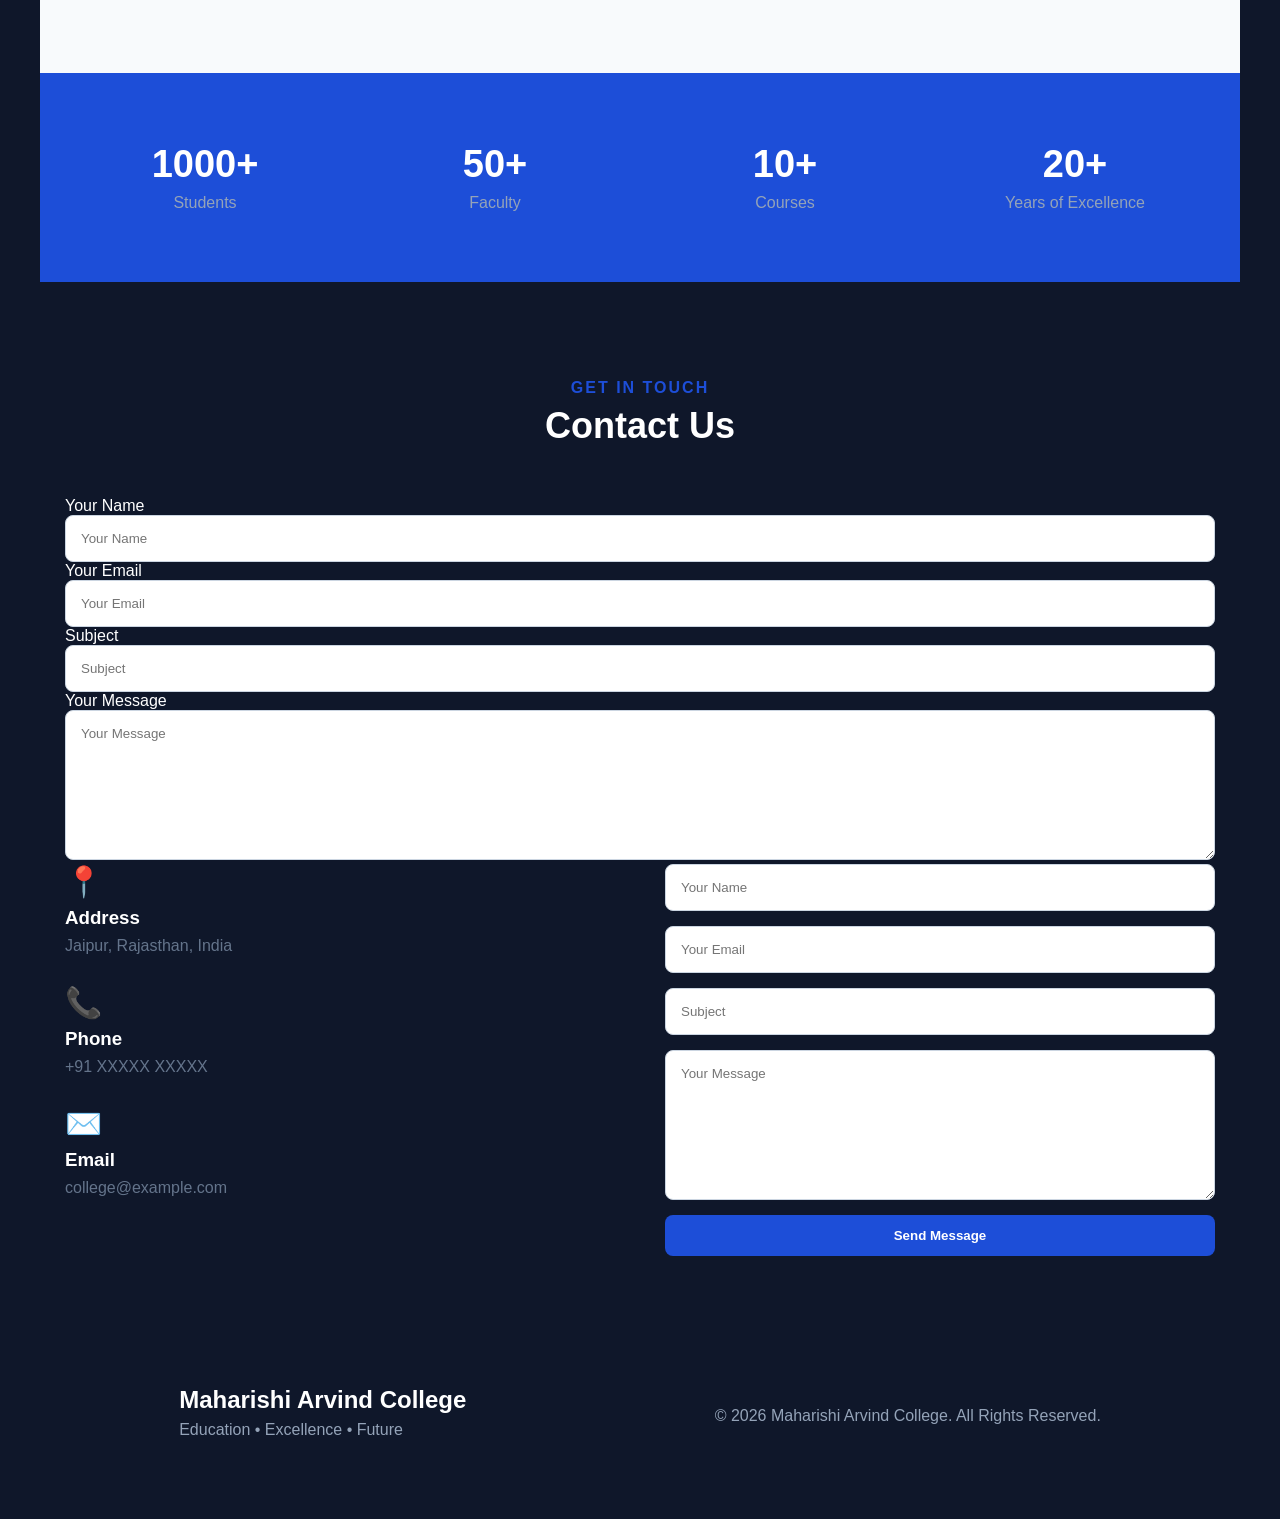
==== commit 71b833c0: "Update index.html" ====
--- a/index.html
+++ b/index.html
@@ -240,7 +240,17 @@
         <p>GET IN TOUCH</p>
         <h2>Contact Us</h2>
     </div>
-
+<label for="name">Your Name</label>
+<input type="text" id="name" name="name" placeholder="Your Name" required>
+
+<label for="email">Your Email</label>
+<input type="email" id="email" name="email" placeholder="Your Email" required>
+
+<label for="subject">Subject</label>
+<input type="text" id="subject" name="subject" placeholder="Subject" required>
+
+<label for="message">Your Message</label>
+<textarea id="message" name="message" placeholder="Your Message" required></textarea>
     <div class="contact-container">
 
         <div class="contact-info">
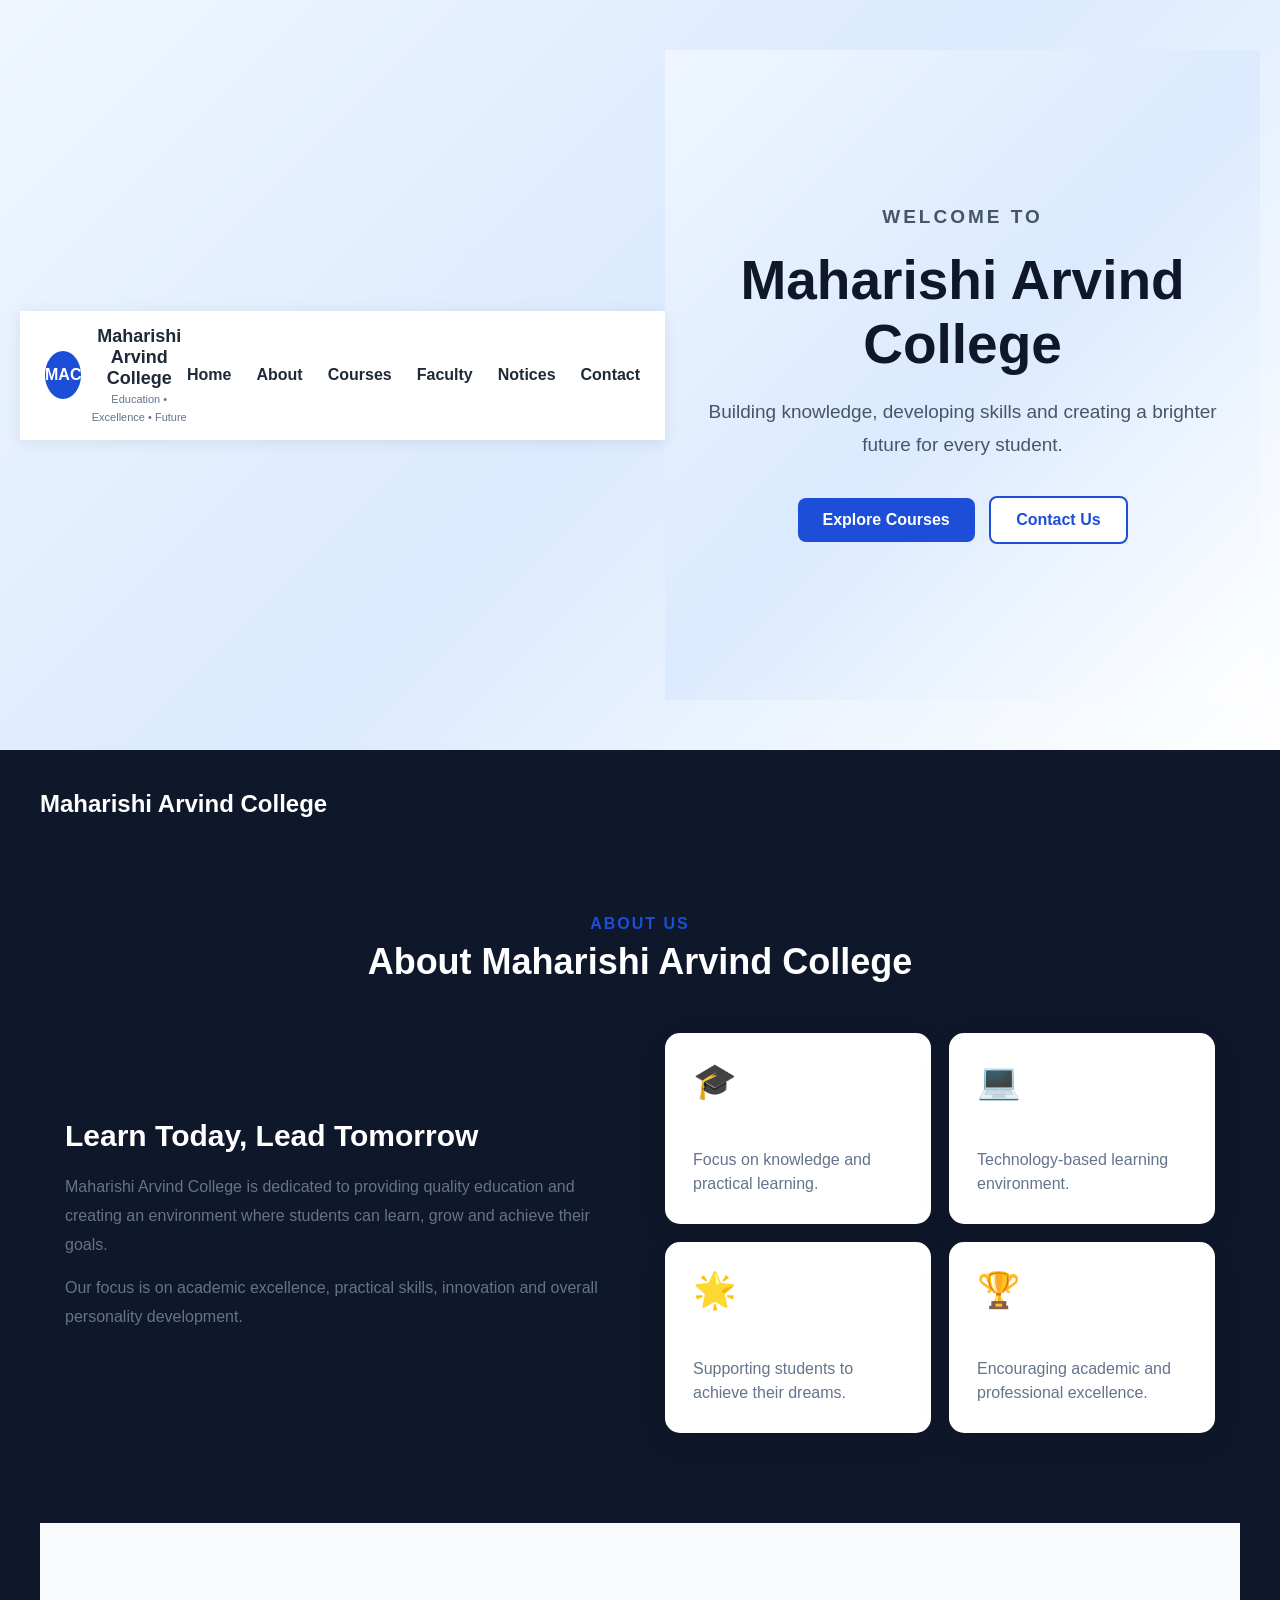
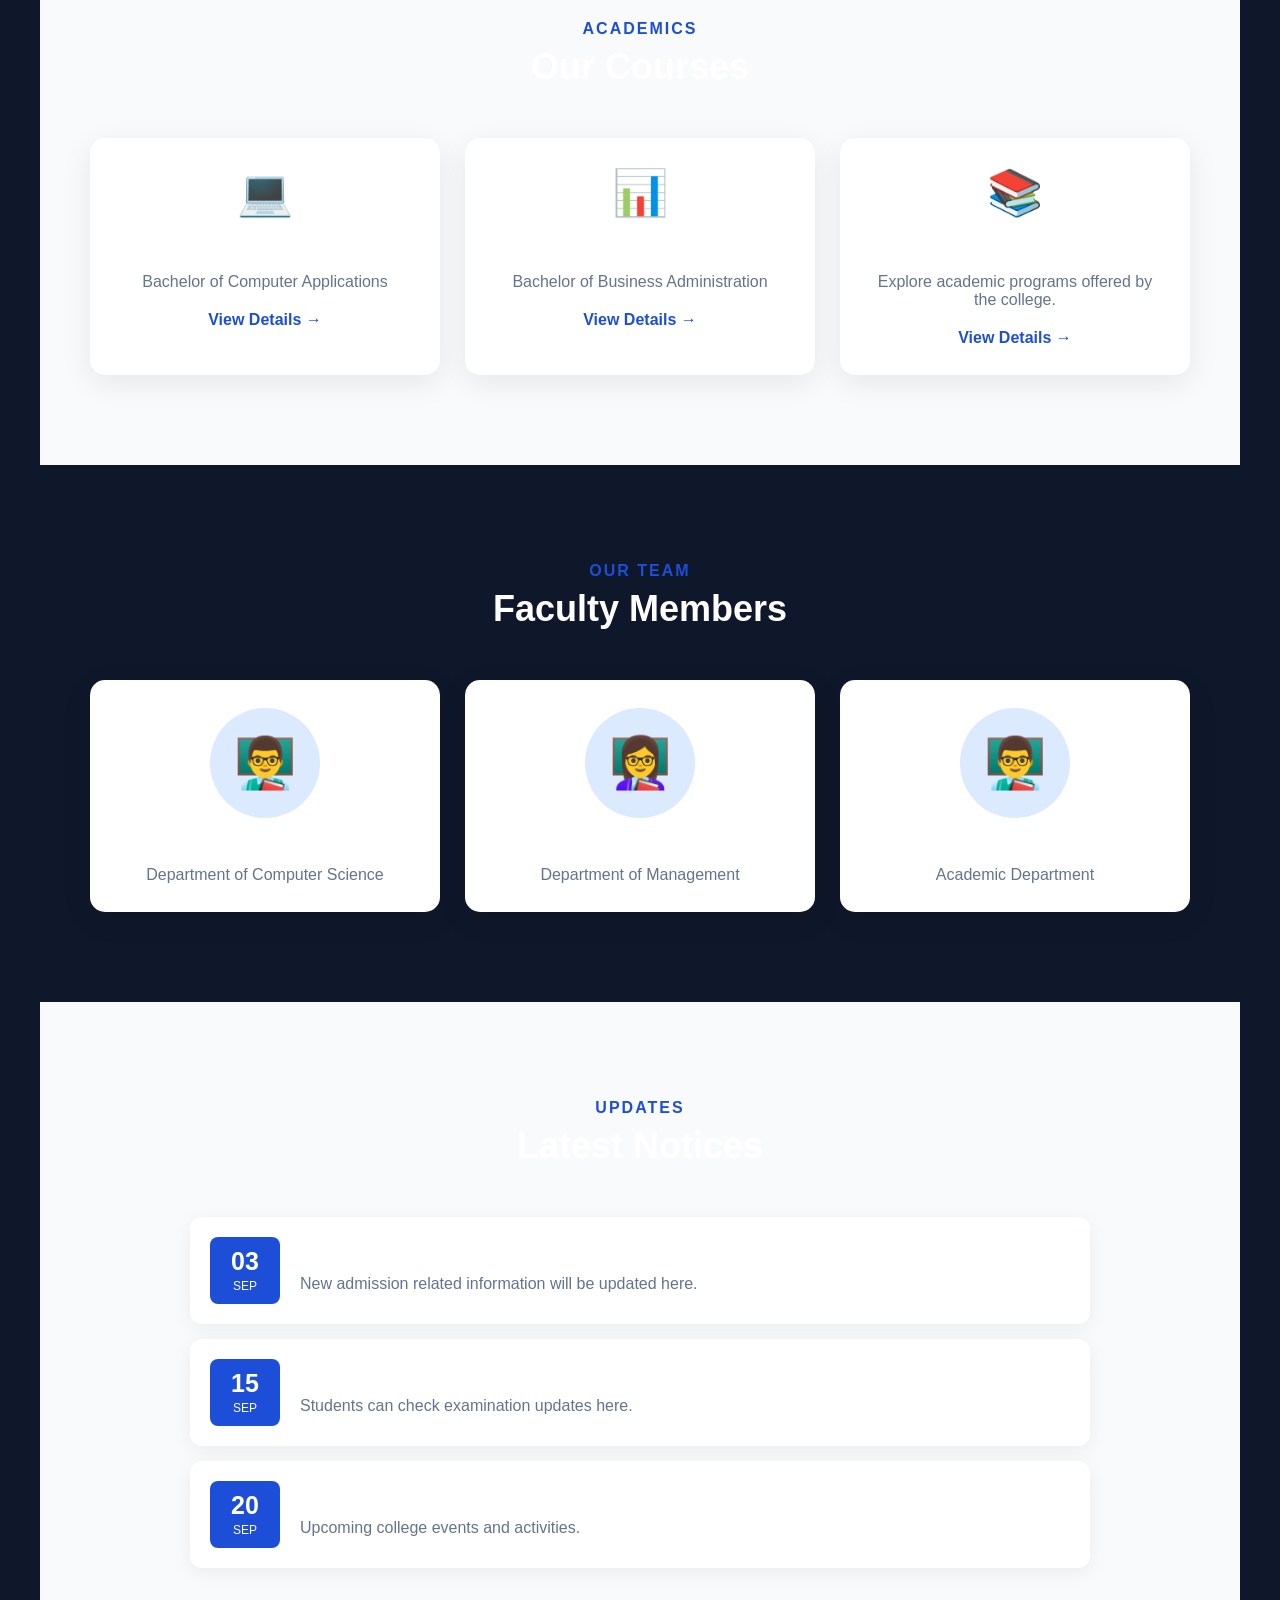
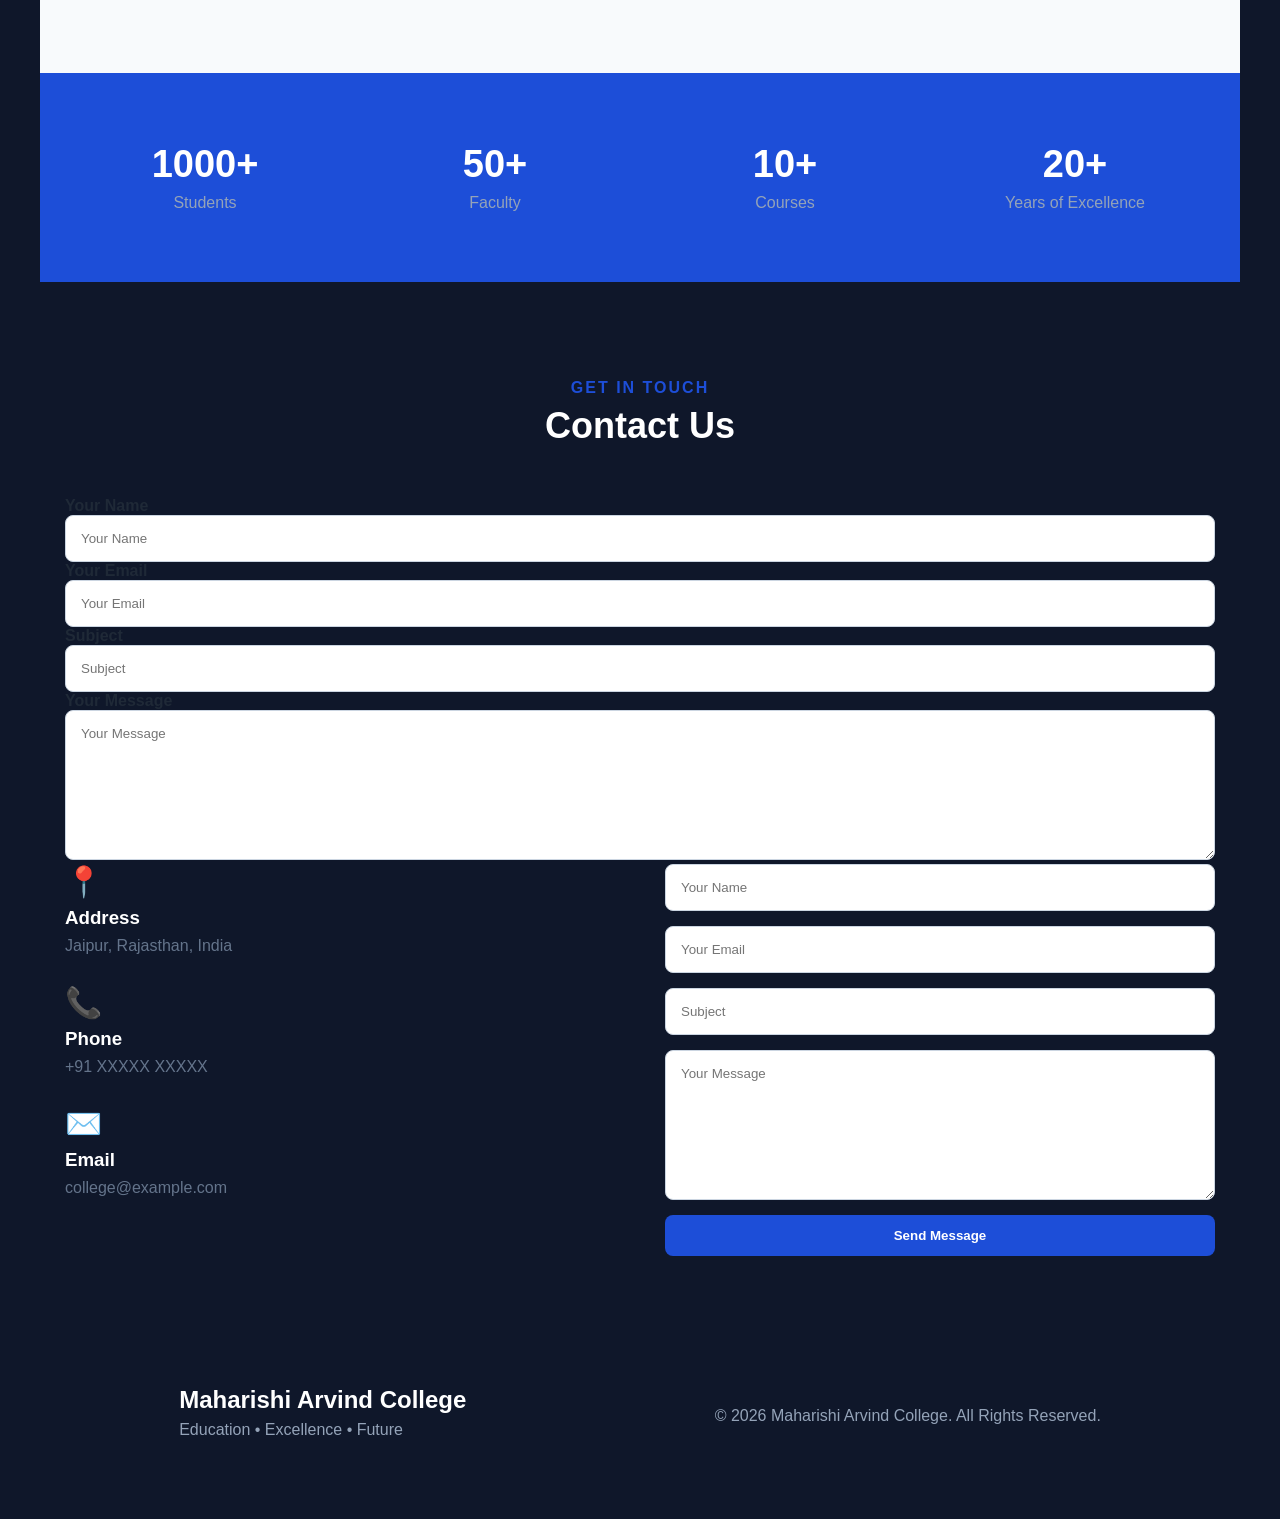
==== commit 0a8ebe4a: "Update index.html" ====
--- a/index.html
+++ b/index.html
@@ -54,7 +54,23 @@
     </div>
 </section>
 </section>
-
+<div id="myModal" class="modal" role="dialog" aria-modal="true" aria-labelledby="modalTitle">
+    <div class="modal-content">
+        <button 
+            type="button"
+            class="modal-close"
+            onclick="closeModal()"
+            aria-label="Close dialog">
+            ×
+        </button>
+
+        <h2 id="modalTitle">Important Information</h2>
+        <p>
+            Welcome to Maharishi Arvind College. Please check the latest
+            notices and academic updates regularly.
+        </p>
+    </div>
+</div>
 </main>
 
 <footer>
@@ -283,7 +299,23 @@
 
     </div>
 </section>
-
+<div id="myModal" class="modal" role="dialog" aria-modal="true" aria-labelledby="modalTitle">
+    <div class="modal-content">
+        <button 
+            type="button"
+            class="modal-close"
+            onclick="closeModal()"
+            aria-label="Close dialog">
+            ×
+        </button>
+
+        <h2 id="modalTitle">Important Information</h2>
+        <p>
+            Welcome to Maharishi Arvind College. Please check the latest
+            notices and academic updates regularly.
+        </p>
+    </div>
+</div>
 <footer>
     <div>
         <h2>Maharishi Arvind College</h2>
--- a/style.css
+++ b/style.css
@@ -462,4 +462,82 @@
     .section-title h2 {
         font-size: 28px;
     }
-}+}
+/* Task 03 - Accessibility & Semantic Design */
+
+label {
+    font-weight: 600;
+    margin-bottom: -8px;
+    color: #1f2937;
+}
+
+input:focus,
+textarea:focus,
+button:focus,
+a:focus {
+    outline: 3px solid #93c5fd;
+    outline-offset: 2px;
+}
+
+button {
+    font-family: inherit;
+}
+
+.data-table {
+    width: 100%;
+    border-collapse: collapse;
+    margin-top: 25px;
+    background: white;
+}
+
+.data-table th,
+.data-table td {
+    padding: 14px;
+    border: 1px solid #cbd5e1;
+    text-align: left;
+}
+
+.data-table th {
+    background: #1d4ed8;
+    color: white;
+}
+
+.data-table tr:nth-child(even) {
+    background: #f8fafc;
+}
+
+.sidebar {
+    padding: 25px;
+    background: #f8fafc;
+    border-radius: 12px;
+    margin-top: 30px;
+}
+
+.modal {
+    display: none;
+    position: fixed;
+    z-index: 2000;
+    left: 0;
+    top: 0;
+    width: 100%;
+    height: 100%;
+    background: rgba(0, 0, 0, 0.5);
+    align-items: center;
+    justify-content: center;
+}
+
+.modal-content {
+    background: white;
+    padding: 30px;
+    border-radius: 12px;
+    max-width: 500px;
+    width: 90%;
+}
+
+.modal-close {
+    float: right;
+    border: none;
+    background: none;
+    font-size: 25px;
+    cursor: pointer;
+}
--- a/style.css
+++ b/style.css
@@ -462,4 +462,82 @@
     .section-title h2 {
         font-size: 28px;
     }
-}+}
+/* Task 03 - Accessibility & Semantic Design */
+
+label {
+    font-weight: 600;
+    margin-bottom: -8px;
+    color: #1f2937;
+}
+
+input:focus,
+textarea:focus,
+button:focus,
+a:focus {
+    outline: 3px solid #93c5fd;
+    outline-offset: 2px;
+}
+
+button {
+    font-family: inherit;
+}
+
+.data-table {
+    width: 100%;
+    border-collapse: collapse;
+    margin-top: 25px;
+    background: white;
+}
+
+.data-table th,
+.data-table td {
+    padding: 14px;
+    border: 1px solid #cbd5e1;
+    text-align: left;
+}
+
+.data-table th {
+    background: #1d4ed8;
+    color: white;
+}
+
+.data-table tr:nth-child(even) {
+    background: #f8fafc;
+}
+
+.sidebar {
+    padding: 25px;
+    background: #f8fafc;
+    border-radius: 12px;
+    margin-top: 30px;
+}
+
+.modal {
+    display: none;
+    position: fixed;
+    z-index: 2000;
+    left: 0;
+    top: 0;
+    width: 100%;
+    height: 100%;
+    background: rgba(0, 0, 0, 0.5);
+    align-items: center;
+    justify-content: center;
+}
+
+.modal-content {
+    background: white;
+    padding: 30px;
+    border-radius: 12px;
+    max-width: 500px;
+    width: 90%;
+}
+
+.modal-close {
+    float: right;
+    border: none;
+    background: none;
+    font-size: 25px;
+    cursor: pointer;
+}
